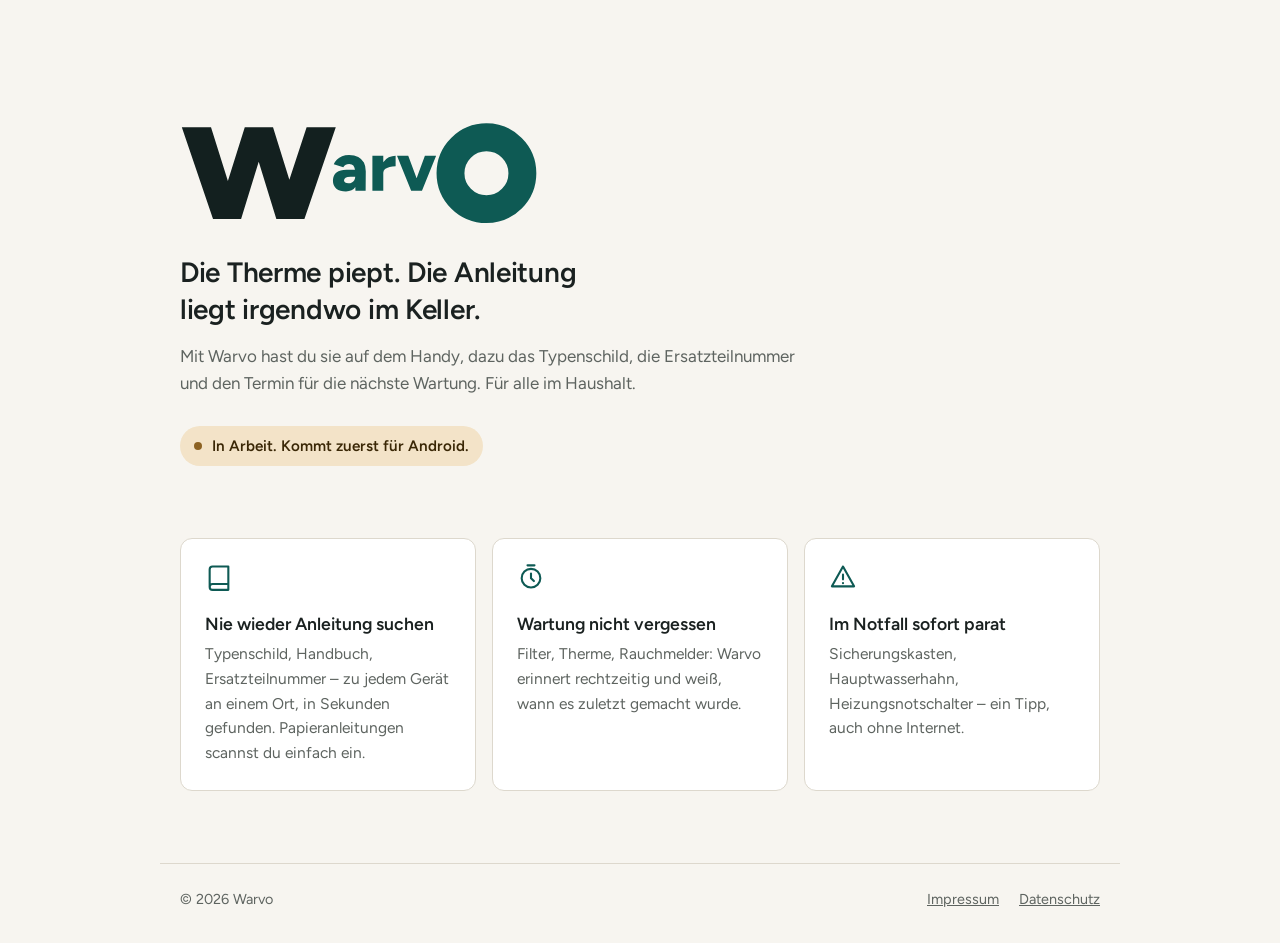
==== index.html @ b472b3a3 "Stand aus repero eb0ccba" ====
<!doctype html>
<html lang="de">
<head>
<meta charset="utf-8">
<meta name="viewport" content="width=device-width, initial-scale=1">
<title>Warvo – Anleitungen, Wartung und Notfall. An einem Ort.</title>
<meta name="description" content="Warvo merkt sich alles über die Geräte in deinem Haushalt: Anleitungen, Wartung, Ersatzteile und was im Notfall zu tun ist. Bald für Android.">
<meta name="theme-color" content="#f7f5f0" media="(prefers-color-scheme: light)">
<meta name="theme-color" content="#101413" media="(prefers-color-scheme: dark)">
<link rel="icon" href="favicon.svg" type="image/svg+xml">
<link rel="apple-touch-icon" href="apple-touch-icon.png">
<link rel="stylesheet" href="style.css">
</head>
<body>
<main>
  <header class="hero">
    <h1>
      <svg class="wordmark" viewBox="0 -540 1962 580" role="img" aria-label="Warvo"><g transform="scale(1 -1)"><path d="M180 0 10 500H169L261 208L353 500H507L596 215L690 500H849L678 0H525L429 313L333 0Z" class="w"/><path transform="translate(824.0 155.0) scale(0.38)" d="M212 -12Q123 -12 74.0 28.0Q25 68 25 141Q25 220 76.0 259.0Q127 298 219 298H341Q336 338 317.5 360.5Q299 383 258 383Q230 383 209.0 370.0Q188 357 173 334L37 379Q54 416 83.5 446.0Q113 476 156.0 494.0Q199 512 256 512Q334 512 388.0 483.0Q442 454 469.0 402.0Q496 350 496 279L494 0H348L346 51Q326 20 292.0 4.0Q258 -12 212 -12ZM246 106Q275 106 297.0 118.0Q319 130 331.5 150.5Q344 171 344 195V198H278Q228 198 206.0 184.0Q184 170 184 145Q184 127 200.5 116.5Q217 106 246 106Z" class="a"/><path transform="translate(1029.2 155.0) scale(0.38)" d="M51 0V500H207V407Q238 454 286.0 478.0Q334 502 384 502V350Q338 350 297.5 340.0Q257 330 232.0 309.5Q207 289 207 257V0Z" class="a"/><path transform="translate(1180.4 155.0) scale(0.38)" d="M209 0 6 500H167L287 178L406 500H567L364 0Z" class="a"/><circle cx="1670.1" cy="250.0" r="195.9" fill="none" class="o" stroke-width="152.0"/></g></svg>
    </h1>
    <p class="tagline">Die Therme piept. Die Anleitung liegt irgendwo im Keller.</p>
    <p class="lead">Mit Warvo hast du sie auf dem Handy, dazu das Typenschild, die Ersatzteilnummer und den Termin für die nächste Wartung. Für alle im Haushalt.</p>
    <p class="status"><span class="dot" aria-hidden="true"></span>In Arbeit. Kommt zuerst für Android.</p>
  </header>

  <section class="features" aria-label="Was Warvo kann">
    <article>
      <svg class="icon" viewBox="0 0 24 24" aria-hidden="true"><path d="M4 5.5A2.5 2.5 0 0 1 6.5 3H20v15H6.5A2.5 2.5 0 0 0 4 20.5zM4 20.5A2.5 2.5 0 0 0 6.5 23H20v-5"/></svg>
      <h2>Nie wieder Anleitung suchen</h2>
      <p>Typenschild, Handbuch, Ersatzteilnummer – zu jedem Gerät an einem Ort, in Sekunden gefunden. Papieranleitungen scannst du einfach ein.</p>
    </article>
    <article>
      <svg class="icon" viewBox="0 0 24 24" aria-hidden="true"><circle cx="12" cy="13" r="8"/><path d="M12 9v4l2.5 2.5M9 2h6"/></svg>
      <h2>Wartung nicht vergessen</h2>
      <p>Filter, Therme, Rauchmelder: Warvo erinnert rechtzeitig und weiß, wann es zuletzt gemacht wurde.</p>
    </article>
    <article>
      <svg class="icon" viewBox="0 0 24 24" aria-hidden="true"><path d="M12 3 2.5 20h19z"/><path d="M12 10v4M12 17.2v.1"/></svg>
      <h2>Im Notfall sofort parat</h2>
      <p>Sicherungskasten, Hauptwasserhahn, Heizungsnotschalter – ein Tipp, auch ohne Internet.</p>
    </article>
  </section>
</main>

<footer>
  <span>© 2026 Warvo</span>
  <nav><a href="impressum.html">Impressum</a><a href="datenschutz.html">Datenschutz</a></nav>
</footer>
</body>
</html>
---- style.css ----
/* Warvo-Webseite: Farben (Variante B, docs/design/farben.html) und Schrift
   wie App und Logo. Figtree liegt hier selbst (SIL OFL), damit kein Aufruf an
   Google Fonts geht. */
@font-face { font-family: "Figtree"; font-weight: 400; font-display: swap; src: url(fonts/figtree-400.woff2) format("woff2"); }
@font-face { font-family: "Figtree"; font-weight: 600; font-display: swap; src: url(fonts/figtree-600.woff2) format("woff2"); }
@font-face { font-family: "Figtree"; font-weight: 800; font-display: swap; src: url(fonts/figtree-800.woff2) format("woff2"); }

:root {
  --bg: #f7f5f0; --surface: #ffffff; --fg: #1a2120; --muted: #5e6460; --line: #ddd8cd;
  --ink: #13201f; --accent: #0e5a54; --brass: #8c6223; --brass-soft: #f3e3c8; --on-brass-soft: #3a2706;
  color-scheme: light;
}
@media (prefers-color-scheme: dark) {
  :root {
    --bg: #101413; --surface: #181d1b; --fg: #e6e4de; --muted: #a3a69f; --line: #2e3532;
    --ink: #f2f6f5; --accent: #8cc7bf; --brass: #d9ae6a; --brass-soft: #4a3615; --on-brass-soft: #f3e3c8;
    color-scheme: dark;
  }
}

* { box-sizing: border-box; }
html { -webkit-text-size-adjust: 100%; }
body {
  margin: 0; min-height: 100vh; display: flex; flex-direction: column;
  background: var(--bg); color: var(--fg);
  font: 17px/1.6 "Figtree", system-ui, -apple-system, "Segoe UI", sans-serif;
}
main { flex: 1; width: 100%; max-width: 960px; margin: 0 auto; padding: 0 20px; }
a { color: var(--accent); }

.hero { padding: clamp(56px, 12vw, 120px) 0 clamp(40px, 8vw, 72px); max-width: 640px; }
h1 { margin: 0; line-height: 0; }
.wordmark { width: min(360px, 78vw); height: auto; }
.wordmark .w { fill: var(--ink); }
.wordmark .a { fill: var(--accent); }
.wordmark .o { stroke: var(--accent); }
.tagline { margin: 28px 0 0; font-size: clamp(1.35rem, 3.6vw, 1.75rem); font-weight: 600; line-height: 1.3; letter-spacing: -0.01em; text-wrap: balance; }
.lead { margin: 16px 0 0; color: var(--muted); max-width: 56ch; }
.status {
  display: inline-flex; align-items: center; gap: 10px; margin: 28px 0 0;
  padding: 8px 14px; border-radius: 999px; background: var(--brass-soft); color: var(--on-brass-soft);
  font-size: .95rem; font-weight: 600;
}
.dot { width: 8px; height: 8px; border-radius: 50%; background: var(--brass); }

.features { display: grid; grid-template-columns: repeat(auto-fit, minmax(240px, 1fr)); gap: 16px; padding-bottom: 72px; }
.features article { background: var(--surface); border: 1px solid var(--line); border-radius: 12px; padding: 24px; }
.icon { width: 28px; height: 28px; fill: none; stroke: var(--accent); stroke-width: 1.8; stroke-linecap: round; stroke-linejoin: round; }
.features h2 { margin: 14px 0 6px; font-size: 1.1rem; font-weight: 600; line-height: 1.3; }
.features p { margin: 0; color: var(--muted); font-size: .97rem; }

footer {
  width: 100%; max-width: 960px; margin: 0 auto; padding: 24px 20px 32px;
  display: flex; flex-wrap: wrap; gap: 8px 24px; justify-content: space-between;
  border-top: 1px solid var(--line); color: var(--muted); font-size: .9rem;
}
footer nav { display: flex; gap: 20px; }
footer a { color: var(--muted); }

/* Unterseiten: Impressum, Datenschutz */
.page { padding: 48px 0 72px; max-width: 680px; }
.page .back { display: inline-block; margin-bottom: 32px; line-height: 0; }
.page .back svg { width: 120px; height: auto; }
.page h1 { line-height: 1.2; font-size: 1.8rem; font-weight: 600; margin: 0 0 24px; }
.page h2 { font-size: 1.1rem; font-weight: 600; margin: 32px 0 8px; }
.page p, .page li { color: var(--muted); }
.page .todo { background: #fff3cd; color: #5c4400; padding: 2px 6px; border-radius: 4px; }
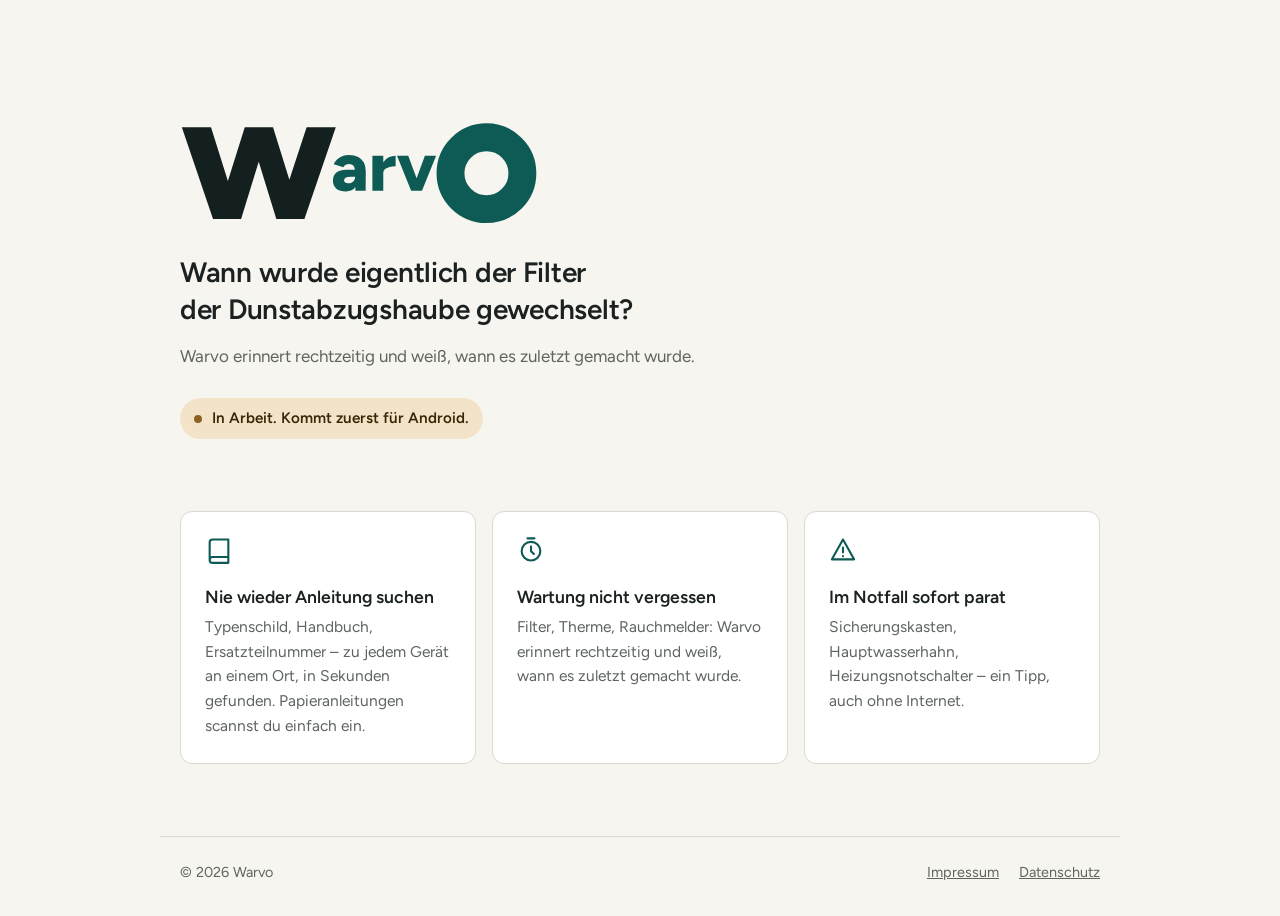
==== commit f7e6a4f9: "Stand aus repero 1611f24" ====
--- a/index.html
+++ b/index.html
@@ -17,8 +17,8 @@
     <h1>
       <svg class="wordmark" viewBox="0 -540 1962 580" role="img" aria-label="Warvo"><g transform="scale(1 -1)"><path d="M180 0 10 500H169L261 208L353 500H507L596 215L690 500H849L678 0H525L429 313L333 0Z" class="w"/><path transform="translate(824.0 155.0) scale(0.38)" d="M212 -12Q123 -12 74.0 28.0Q25 68 25 141Q25 220 76.0 259.0Q127 298 219 298H341Q336 338 317.5 360.5Q299 383 258 383Q230 383 209.0 370.0Q188 357 173 334L37 379Q54 416 83.5 446.0Q113 476 156.0 494.0Q199 512 256 512Q334 512 388.0 483.0Q442 454 469.0 402.0Q496 350 496 279L494 0H348L346 51Q326 20 292.0 4.0Q258 -12 212 -12ZM246 106Q275 106 297.0 118.0Q319 130 331.5 150.5Q344 171 344 195V198H278Q228 198 206.0 184.0Q184 170 184 145Q184 127 200.5 116.5Q217 106 246 106Z" class="a"/><path transform="translate(1029.2 155.0) scale(0.38)" d="M51 0V500H207V407Q238 454 286.0 478.0Q334 502 384 502V350Q338 350 297.5 340.0Q257 330 232.0 309.5Q207 289 207 257V0Z" class="a"/><path transform="translate(1180.4 155.0) scale(0.38)" d="M209 0 6 500H167L287 178L406 500H567L364 0Z" class="a"/><circle cx="1670.1" cy="250.0" r="195.9" fill="none" class="o" stroke-width="152.0"/></g></svg>
     </h1>
-    <p class="tagline">Die Therme piept. Die Anleitung liegt irgendwo im Keller.</p>
-    <p class="lead">Mit Warvo hast du sie auf dem Handy, dazu das Typenschild, die Ersatzteilnummer und den Termin für die nächste Wartung. Für alle im Haushalt.</p>
+    <p class="tagline" id="tagline">Die Therme piept. Die Anleitung liegt irgendwo im Keller.</p>
+    <p class="lead" id="lead">Mit Warvo hast du sie auf dem Handy, dazu das Typenschild, die Ersatzteilnummer und den Termin für die nächste Wartung. Für alle im Haushalt.</p>
     <p class="status"><span class="dot" aria-hidden="true"></span>In Arbeit. Kommt zuerst für Android.</p>
   </header>
 
@@ -45,5 +45,28 @@
   <span>© 2026 Warvo</span>
   <nav><a href="impressum.html">Impressum</a><a href="datenschutz.html">Datenschutz</a></nav>
 </footer>
+<script>
+  // Bei jedem Aufruf ein anderer Spruch aus dem Alltag; ohne JavaScript bleibt
+  // der erste. Er wechselt nicht, während man liest.
+  const sprueche = [
+    ["Die Therme piept. Die Anleitung liegt irgendwo im Keller.",
+     "Mit Warvo hast du sie auf dem Handy, dazu das Typenschild, die Ersatzteilnummer und den Termin für die nächste Wartung. Für alle im Haushalt."],
+    ["Der Rauchmelder piept nachts um drei. Welche Batterie war das noch?",
+     "Warvo weiß es: Ersatzteile, Wartung und Anleitung zu jedem Gerät, auch ohne Internet."],
+    ["Wasser im Keller. Und wo ist der Hauptwasserhahn?",
+     "In Warvo steht es, mit Foto, einen Tipp entfernt. Auch wenn das Internet gerade nicht geht."],
+    ["Die Spülmaschine zeigt E24. Das Handbuch ist längst im Altpapier.",
+     "Warvo holt die Anleitung zu Marke und Modell oder nimmt deine Papieranleitung als Scan auf."],
+    ["Wann wurde eigentlich der Filter der Dunstabzugshaube gewechselt?",
+     "Warvo erinnert rechtzeitig und weiß, wann es zuletzt gemacht wurde."],
+    ["Der Handwerker fragt nach der Typennummer. Die steht hinten am Gerät.",
+     "In Warvo ist das Typenschild fotografiert und die Nummer gleich ausgelesen."],
+    ["Der Sicherungskasten hat 24 Schalter. Keiner ist beschriftet.",
+     "Warvo zeigt im Notfall, welcher Schalter wohin gehört, mit Foto und Notiz."],
+  ];
+  const [spruch, satz] = sprueche[Math.floor(Math.random() * sprueche.length)];
+  document.getElementById("tagline").textContent = spruch;
+  document.getElementById("lead").textContent = satz;
+</script>
 </body>
 </html>
